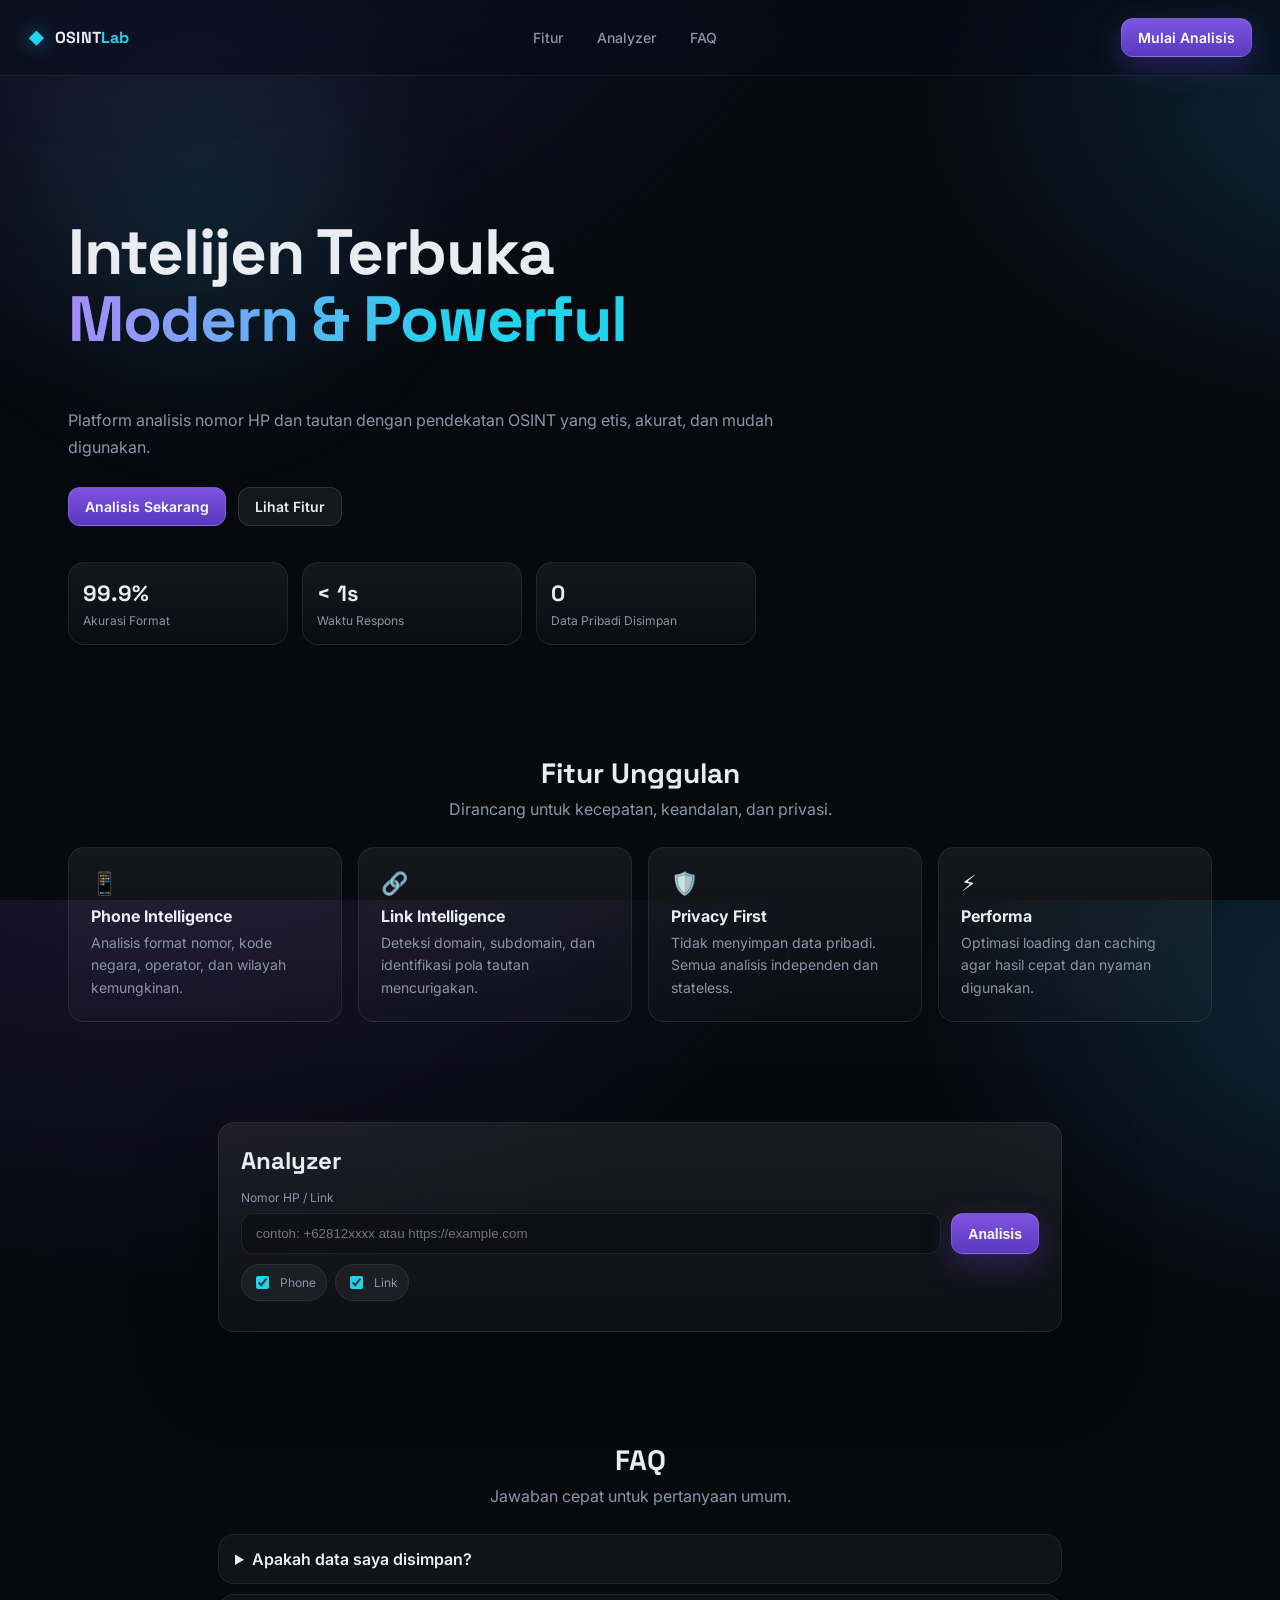
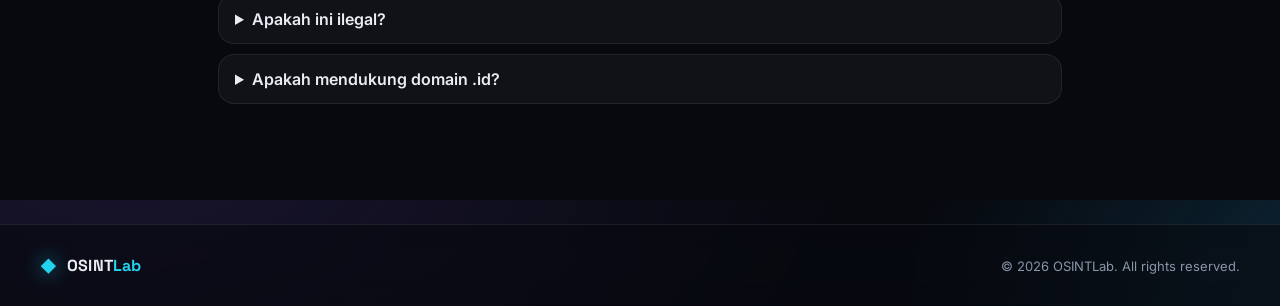
==== index.html @ 3d9d72dd "Initial website: OSINT Phone & Link Analyzer" ====
<!DOCTYPE html>
<html lang="id">
<head>
<meta charset="UTF-8">
<meta name="viewport" content="width=device-width, initial-scale=1.0">
<title>OSINT Intelligence — Phone & Link Analyzer</title>
<link rel="preconnect" href="https://fonts.googleapis.com">
<link href="https://fonts.googleapis.com/css2?family=Inter:wght@400;500;600;700&family=Space+Grotesk:wght@500;700&display=swap" rel="stylesheet">
<link rel="stylesheet" href="assets/styles.css">
</head>
<body>
<canvas id="noise"></canvas>
<div class="aura"></div>

<header class="topbar">
  <div class="brand">
    <span class="brand-mark">◆</span>
    <span class="brand-text">OSINT<span class="accent">Lab</span></span>
  </div>
  <nav class="nav">
    <a class="nav-link" href="#features">Fitur</a>
    <a class="nav-link" href="#analyzer">Analyzer</a>
    <a class="nav-link" href="#faq">FAQ</a>
  </nav>
  <a class="btn primary" href="#analyzer">Mulai Analisis</a>
</header>

<main>
  <section class="hero">
    <div class="hero-content">
      <h1 class="hero-title">
        Intelijen Terbuka<br>
        <span class="gradient-text">Modern & Powerful</span>
      </h1>
      <p class="hero-desc">
        Platform analisis nomor HP dan tautan dengan pendekatan OSINT yang etis,
        akurat, dan mudah digunakan.
      </p>
      <div class="hero-actions">
        <a class="btn primary glow" href="#analyzer">Analisis Sekarang</a>
        <a class="btn secondary" href="#features">Lihat Fitur</a>
      </div>
      <div class="stats">
        <div class="stat">
          <div class="stat-num">99.9%</div>
          <div class="stat-label">Akurasi Format</div>
        </div>
        <div class="stat">
          <div class="stat-num">< 1s</div>
          <div class="stat-label">Waktu Respons</div>
        </div>
        <div class="stat">
          <div class="stat-num">0</div>
          <div class="stat-label">Data Pribadi Disimpan</div>
        </div>
      </div>
    </div>
  </section>

  <section id="features" class="features">
    <div class="section-head">
      <h2>Fitur Unggulan</h2>
      <p>Dirancang untuk kecepatan, keandalan, dan privasi.</p>
    </div>
    <div class="cards">
      <article class="card">
        <div class="icon">📱</div>
        <h3>Phone Intelligence</h3>
        <p>Analisis format nomor, kode negara, operator, dan wilayah kemungkinan.</p>
      </article>
      <article class="card">
        <div class="icon">🔗</div>
        <h3>Link Intelligence</h3>
        <p>Deteksi domain, subdomain, dan identifikasi pola tautan mencurigakan.</p>
      </article>
      <article class="card">
        <div class="icon">🛡️</div>
        <h3>Privacy First</h3>
        <p>Tidak menyimpan data pribadi. Semua analisis independen dan stateless.</p>
      </article>
      <article class="card">
        <div class="icon">⚡</div>
        <h3>Performa</h3>
        <p>Optimasi loading dan caching agar hasil cepat dan nyaman digunakan.</p>
      </article>
    </div>
  </section>

  <section id="analyzer" class="analyzer">
    <div class="panel">
      <h2>Analyzer</h2>
      <form id="analyzeForm" autocomplete="off">
        <label for="input">Nomor HP / Link</label>
        <div class="input-row">
          <input id="input" type="text" placeholder="contoh: +62812xxxx atau https://example.com" required>
          <button class="btn primary" type="submit">Analisis</button>
        </div>
        <div class="options">
          <label class="chip">
            <input type="checkbox" name="phone" checked> Phone
          </label>
          <label class="chip">
            <input type="checkbox" name="link" checked> Link
          </label>
        </div>
      </form>
      <div id="result" class="result" hidden>
        <div class="result-header">
          <div class="result-title">Hasil Analisis</div>
          <div class="result-meta"></div>
        </div>
        <pre class="result-body" id="resultBody"></pre>
      </div>
    </div>
  </section>

  <section id="faq" class="faq">
    <div class="section-head">
      <h2>FAQ</h2>
      <p>Jawaban cepat untuk pertanyaan umum.</p>
    </div>
    <details class="faq-item">
      <summary>Apakah data saya disimpan?</summary>
      <p>Tidak. Kami tidak menyimpan input atau hasil analisis di server.</p>
    </details>
    <details class="faq-item">
      <summary>Apakah ini ilegal?</summary>
      <p>Tidak, selama Anda hanya menganalisis data yang usted Miliki hak akses atau bersifat publik.</p>
    </details>
    <details class="faq-item">
      <summary>Apakah mendukung domain .id?</summary>
      <p>Ya, dukungan untukTLD umum dan kode negaraInternational.</p>
    </details>
  </section>
</main>

<footer class="footer">
  <div class="footer-inner">
    <div class="brand">
      <span class="brand-mark">◆</span>
      <span class="brand-text">OSINT<span class="accent">Lab</span></span>
    </div>
    <div class="copy">© <span id="year"></span> OSINTLab. All rights reserved.</div>
  </div>
</footer>

<script src="assets/app.js"></script>
</body>
</html>
---- assets/styles.css ----
:root {
  --bg: #07090f;
  --panel: rgba(255,255,255,0.04);
  --border: rgba(255,255,255,0.08);
  --text: #e9ecf1;
  --muted: #8b95a8;
  --accent: #8b5cf6;
  --accent2: #22d3ee;
  --glow: rgba(139,92,246,0.35);
  --radius: 16px;
}

* { box-sizing: border-box; }
html, body { height: 100%; }
body {
  margin: 0;
  font-family: Inter, ui-sans-serif, system-ui, -apple-system, Segoe UI, Roboto, Helvetica, Arial, sans-serif;
  background: radial-gradient(1200px 800px at 10% -10%, #1a1530 0%, transparent 60%),
              radial-gradient(900px 600px at 110% 10%, #0c2a3a 0%, transparent 55%),
              var(--bg);
  color: var(--text);
  overflow-x: hidden;
}

#noise {
  position: fixed; inset: 0; width: 100%; height: 100%;
  opacity: .15; pointer-events: none; z-index: 0;
}
.aura {
  position: fixed; width: 600px; height: 600px; border-radius: 50%;
  background: radial-gradient(circle, rgba(34,211,238,.12), transparent 60%);
  filter: blur(40px); left: -100px; top: -100px; z-index: 0;
  animation: drift 18s ease-in-out infinite alternate;
}
@keyframes drift {
  from { transform: translate3d(0,0,0) scale(1); }
  to   { transform: translate3d(60px, 40px,0) scale(1.15); }
}

.topbar, main, .footer-inner { position: relative; z-index: 1; }

.topbar {
  display: flex; align-items: center; justify-content: space-between; gap: 16px;
  padding: 18px 28px; backdrop-filter: blur(18px) saturate(140%);
  background: rgba(10,12,20,0.55);
  border-bottom: 1px solid var(--border); position: sticky; top: 0;
}
.brand { display: inline-flex; align-items: center; gap: 10px; }
.brand-mark { color: var(--accent2); text-shadow: 0 0 20px rgba(34,211,238,.7); }
.brand-text { font-family: 'Space Grotesk', Inter, sans-serif; font-weight: 700; letter-spacing: .2px; }
.accent { color: var(--accent2); }
.nav { display: flex; gap: 14px; }
.nav-link {
  color: var(--muted); text-decoration: none; font-weight: 500; font-size: 14px;
  padding: 8px 10px; border-radius: 10px; transition: .2s ease;
}
.nav-link:hover { color: #fff; background: rgba(255,255,255,0.06); }
.btn {
  display: inline-flex; align-items: center; gap: 8px;
  padding: 10px 16px; border-radius: 12px; font-weight: 600; font-size: 14px;
  border: 1px solid transparent; cursor: pointer; text-decoration: none;
  transition: transform .08s ease, box-shadow .2s ease, background .2s ease, border-color .2s ease;
}
.btn:active { transform: translateY(1px); }
.btn.primary {
  background: linear-gradient(180deg, rgba(139,92,246,0.9), rgba(99,62,212,0.9));
  color: white; border-color: rgba(255,255,255,0.15);
  box-shadow: 0 10px 30px rgba(99,62,212,.35);
}
.btn.primary:hover { box-shadow: 0 14px 40px rgba(99,62,212,.5); }
.btn.glow { box-shadow: 0 0 0 8px rgba(139,92,246,0.0); }
.btn.glow:hover { box-shadow: 0 0 0 10px rgba(139,92,246,0.18); }
.btn.secondary {
  background: rgba(255,255,255,0.06); color: #e9ecf1; border-color: rgba(255,255,255,0.12);
}

.hero { padding: 90px 28px 70px; max-width: 1200px; margin: 0 auto; }
.hero-title {
  font-family: 'Space Grotesk', Inter, sans-serif; font-size: clamp(36px, 5vw, 64px);
  line-height: 1.05; letter-spacing: -0.02em; font-weight: 700;
}
.gradient-text {
  background: linear-gradient(90deg, #a78bfa, #22d3ee 70%);
  -webkit-background-clip: text; background-clip: text; color: transparent;
}
.hero-desc { color: var(--muted); max-width: 760px; margin-top: 16px; font-size: 16px; line-height: 1.7; }
.hero-actions { margin-top: 26px; display: flex; gap: 12px; flex-wrap: wrap; }
.stats { margin-top: 36px; display: grid; grid-template-columns: repeat(3, minmax(140px, 220px)); gap: 14px; }
.stat {
  padding: 16px 14px; border-radius: var(--radius);
  background: linear-gradient(180deg, rgba(255,255,255,0.06), rgba(255,255,255,0.02));
  border: 1px solid var(--border);
}
.stat-num { font-weight: 700; font-family: 'Space Grotesk', Inter, sans-serif; font-size: 22px; }
.stat-label { color: var(--muted); font-size: 12px; margin-top: 6px; }

.section-head { text-align: center; margin-bottom: 28px; }
.section-head h2 { font-family: 'Space Grotesk', Inter, sans-serif; font-size: 28px; margin: 0 0 8px; }
.section-head p { color: var(--muted); margin: 0; }

.features { padding: 40px 28px; max-width: 1200px; margin: 0 auto; }
.cards { display: grid; grid-template-columns: repeat(4, minmax(240px, 1fr)); gap: 16px; }
.card {
  padding: 22px; border-radius: var(--radius);
  background: linear-gradient(180deg, rgba(255,255,255,0.06), rgba(255,255,255,0.02));
  border: 1px solid var(--border); transition: transform .2s ease, border-color .2s ease, box-shadow .2s ease;
}
.card:hover { transform: translateY(-4px); border-color: rgba(255,255,255,0.18); box-shadow: 0 20px 50px rgba(0,0,0,.35); }
.card .icon { font-size: 22px; margin-bottom: 10px; }
.card h3 { margin: 0 0 6px; font-size: 16px; }
.card p { margin: 0; color: var(--muted); font-size: 14px; line-height: 1.6; }

.analyzer { padding: 60px 28px; max-width: 900px; margin: 0 auto; }
.panel {
  padding: 22px; border-radius: var(--radius);
  background: linear-gradient(180deg, rgba(255,255,255,0.07), rgba(255,255,255,0.03));
  border: 1px solid var(--border);
  box-shadow: 0 30px 80px rgba(0,0,0,.35);
}
.panel h2 { margin: 0 0 14px; font-family: 'Space Grotesk', Inter, sans-serif; }
form label { display: block; font-size: 12px; color: var(--muted); margin-bottom: 8px; }
.input-row { display: flex; gap: 10px; }
input[type="text"] {
  flex: 1; padding: 12px 14px; border-radius: 12px; color: #fff;
  background: rgba(0,0,0,0.25); border: 1px solid var(--border); outline: none;
}
input[type="text"]:focus { border-color: rgba(139,92,246,0.7); box-shadow: 0 0 0 6px rgba(139,92,246,0.12); }
.options { margin-top: 10px; display: flex; gap: 8px; }
.chip {
  display: inline-flex; align-items: center; gap: 8px; padding: 8px 10px;
  border-radius: 999px; background: rgba(255,255,255,0.05); border: 1px solid var(--border);
  font-size: 12px; color: var(--muted); cursor: pointer;
}
.chip input { accent-color: var(--accent2); }

.result { margin-top: 18px; }
.result-header { display: flex; align-items: center; justify-content: space-between; gap: 10px; }
.result-title { font-weight: 600; font-size: 14px; }
.result-meta { color: var(--muted); font-size: 12px; }
.result-body {
  margin-top: 10px; padding: 14px; border-radius: 12px;
  background: rgba(0,0,0,0.25); border: 1px solid var(--border);
  font-family: ui-monospace, SFMono-Regular, Menlo, Monaco, Consolas, monospace;
  font-size: 13px; line-height: 1.6; white-space: pre-wrap; color: #cfd6e4;
}

.faq { padding: 50px 28px; max-width: 900px; margin: 0 auto; }
.faq-item {
  padding: 14px 16px; border-radius: var(--radius);
  background: rgba(255,255,255,0.04); border: 1px solid var(--border);
  margin-bottom: 10px; cursor: default;
}
.faq-item summary { font-weight: 600; }
.faq-item p { color: var(--muted); margin-top: 8px; }

.footer {
  margin-top: 60px; padding: 30px 28px; border-top: 1px solid var(--border);
  background: rgba(7,9,15,0.6); backdrop-filter: blur(14px);
}
.footer-inner { max-width: 1200px; margin: 0 auto; display: flex; align-items: center; justify-content: space-between; gap: 10px; }
.copy { color: var(--muted); font-size: 13px; }

@media (max-width: 820px) {
  .cards { grid-template-columns: 1fr 1fr; }
  .stats { grid-template-columns: 1fr 1fr 1fr; }
  .nav { display: none; }
}
@media (max-width: 520px) {
  .cards { grid-template-columns: 1fr; }
  .input-row { flex-direction: column; }
}
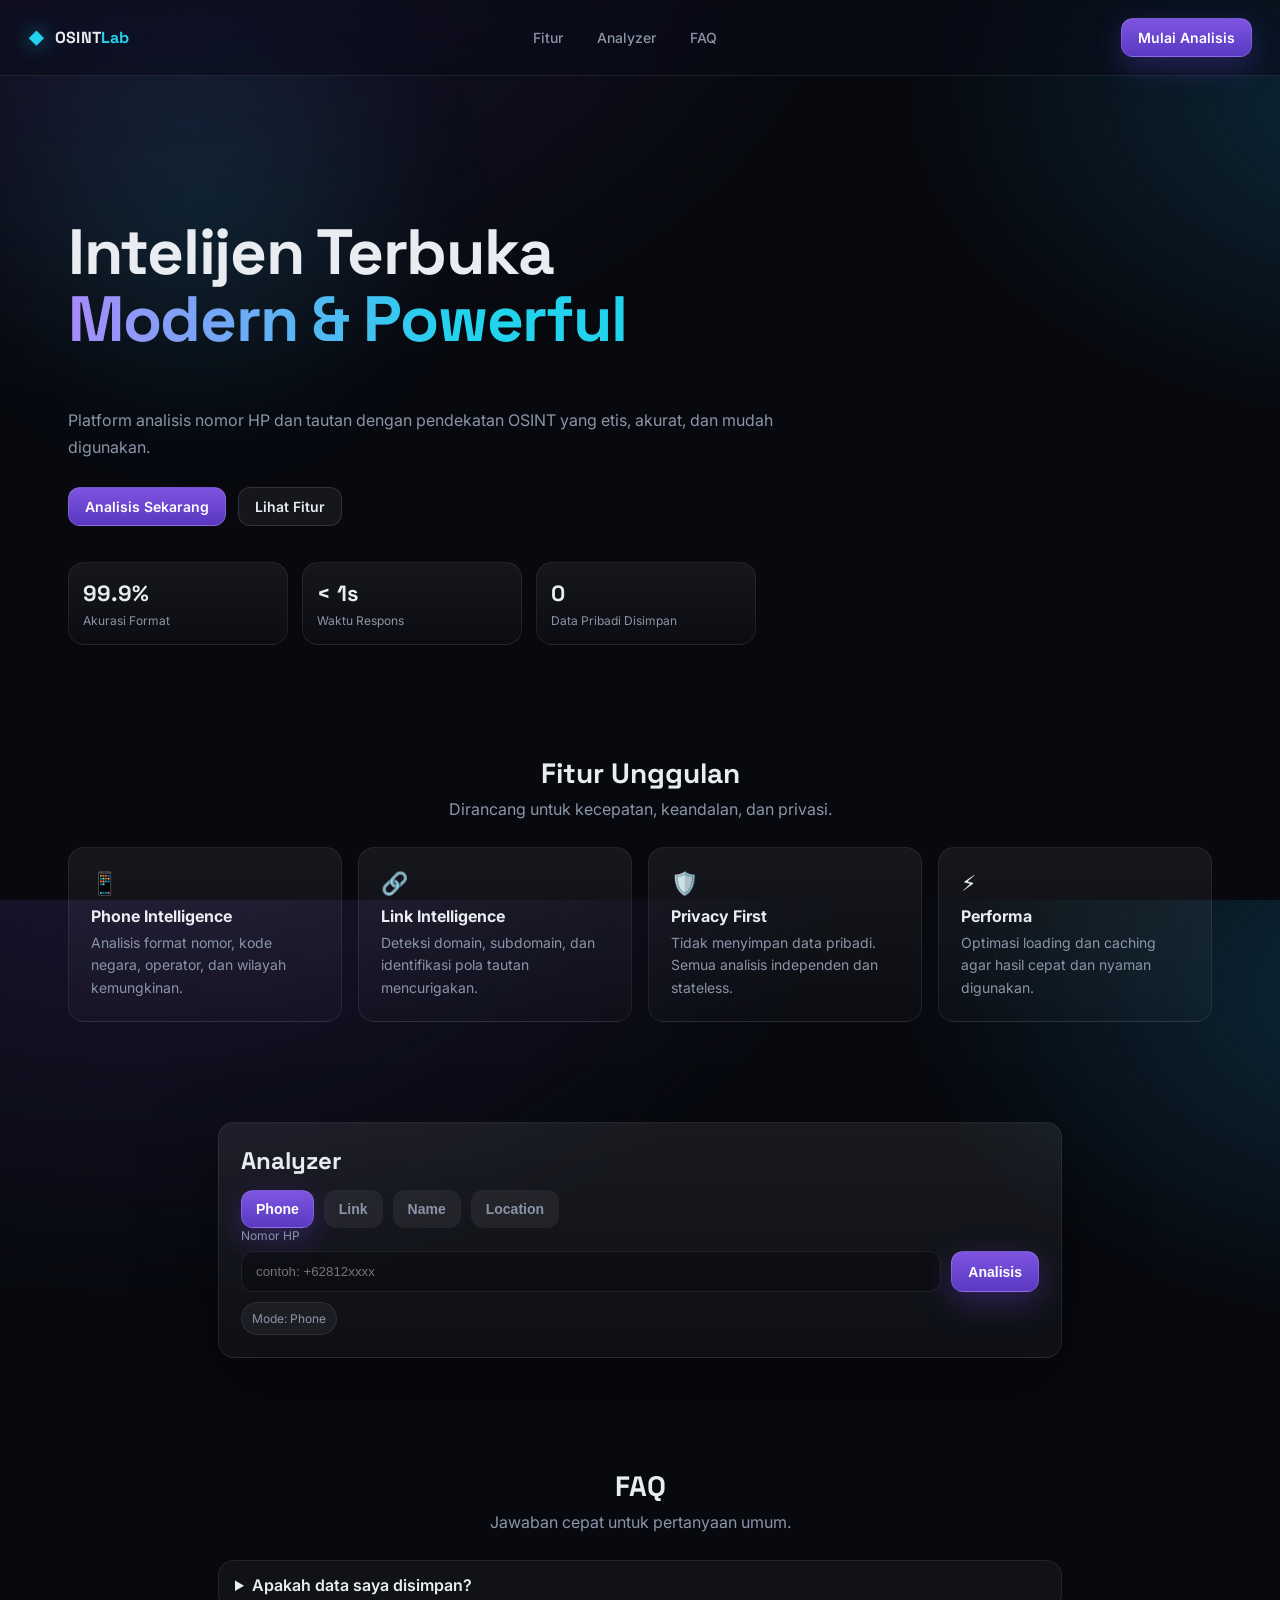
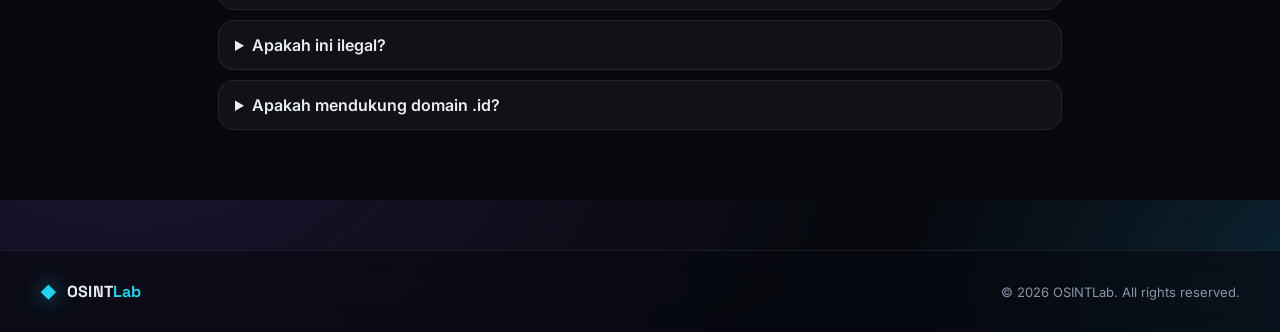
==== commit 7ecf3e1f: "feat: add name/location analysis modes to analyzer" ====
--- a/index.html
+++ b/index.html
@@ -90,18 +90,19 @@
     <div class="panel">
       <h2>Analyzer</h2>
       <form id="analyzeForm" autocomplete="off">
-        <label for="input">Nomor HP / Link</label>
+        <div class="tabs" role="tablist" aria-label="Jenis analisis">
+          <button class="tab active" data-mode="phone" type="button">Phone</button>
+          <button class="tab" data-mode="link" type="button">Link</button>
+          <button class="tab" data-mode="name" type="button">Name</button>
+          <button class="tab" data-mode="location" type="button">Location</button>
+        </div>
+        <label for="input" id="inputLabel">Nomor HP</label>
         <div class="input-row">
-          <input id="input" type="text" placeholder="contoh: +62812xxxx atau https://example.com" required>
+          <input id="input" type="text" placeholder="contoh: +62812xxxx" required>
           <button class="btn primary" type="submit">Analisis</button>
         </div>
         <div class="options">
-          <label class="chip">
-            <input type="checkbox" name="phone" checked> Phone
-          </label>
-          <label class="chip">
-            <input type="checkbox" name="link" checked> Link
-          </label>
+          <span class="chip muted" id="modeHint">Mode: Phone</span>
         </div>
       </form>
       <div id="result" class="result" hidden>
--- a/assets/styles.css
+++ b/assets/styles.css
@@ -131,7 +131,20 @@
   border-radius: 999px; background: rgba(255,255,255,0.05); border: 1px solid var(--border);
   font-size: 12px; color: var(--muted); cursor: pointer;
 }
+.chip.muted { cursor: default; }
 .chip input { accent-color: var(--accent2); }
+
+.tabs { display: flex; gap: 10px; flex-wrap: wrap; }
+.tab {
+  padding: 10px 14px; border-radius: 12px; font-weight: 600; font-size: 14px;
+  background: rgba(255,255,255,0.06); color: var(--muted);
+  border: 1px solid transparent; cursor: pointer;
+}
+.tab.active {
+  background: linear-gradient(180deg, rgba(139,92,246,0.9), rgba(99,62,212,0.9));
+  color: #fff; border-color: rgba(255,255,255,0.15);
+  box-shadow: 0 10px 30px rgba(99,62,212,.35);
+}
 
 .result { margin-top: 18px; }
 .result-header { display: flex; align-items: center; justify-content: space-between; gap: 10px; }
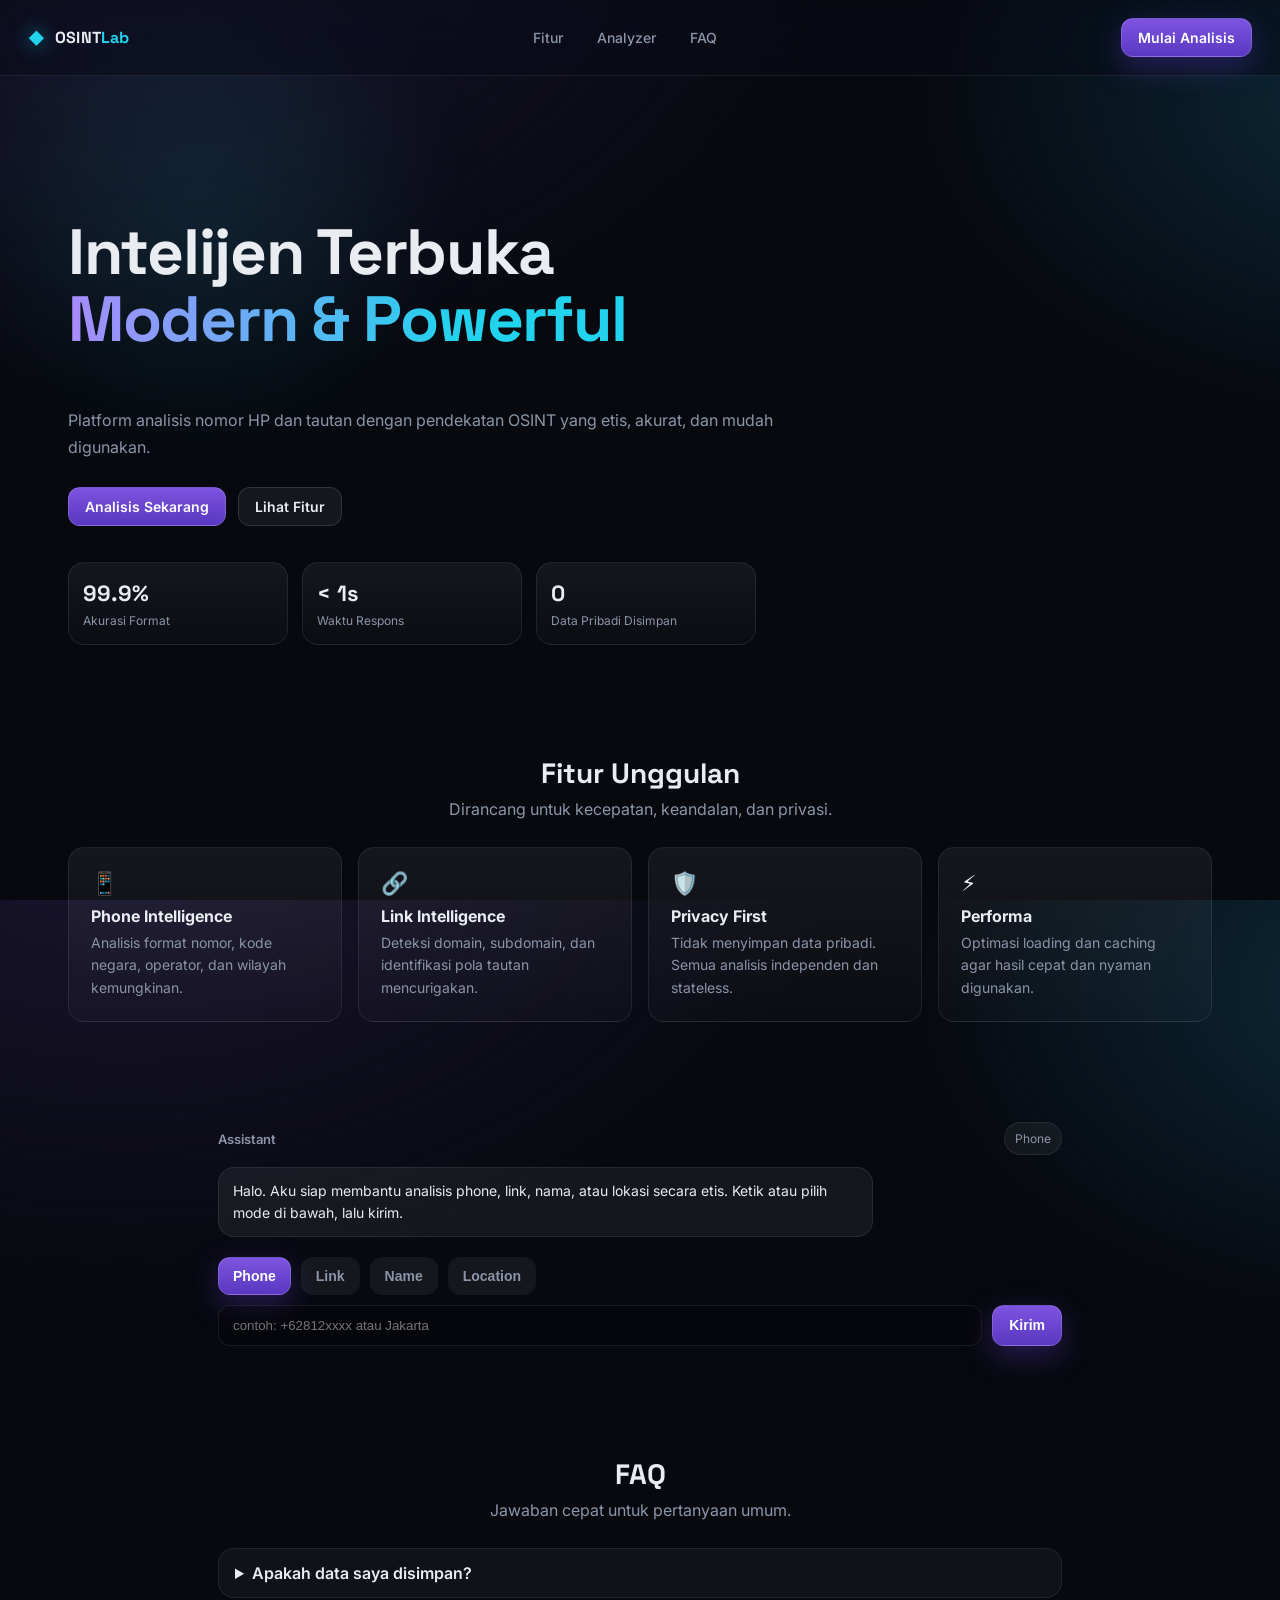
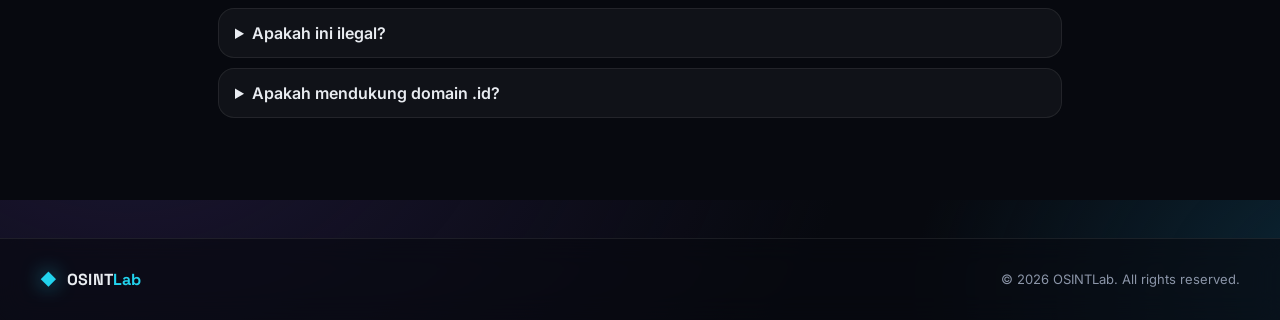
==== commit 146f4b66: "feat: convert analyzer to chat UI" ====
--- a/index.html
+++ b/index.html
@@ -87,31 +87,32 @@
   </section>
 
   <section id="analyzer" class="analyzer">
-    <div class="panel">
-      <h2>Analyzer</h2>
-      <form id="analyzeForm" autocomplete="off">
-        <div class="tabs" role="tablist" aria-label="Jenis analisis">
+    <div class="chat-wrap">
+      <div class="chat-header">
+        <span class="chat-status">Assistant</span>
+        <span class="chip muted" id="modeHint">Phone</span>
+      </div>
+
+      <div class="chat-history" id="chatHistory">
+        <div class="msg bot">
+          <div class="bubble">Halo. Aku siap membantu analisis phone, link, nama, atau lokasi secara etis.
+          Ketik atau pilih mode di bawah, lalu kirim.</div>
+        </div>
+      </div>
+
+      <form id="chatForm" class="chat-input-row" autocomplete="off">
+        <div class="chat-tabs" role="tablist" aria-label="Jenis analisis">
           <button class="tab active" data-mode="phone" type="button">Phone</button>
           <button class="tab" data-mode="link" type="button">Link</button>
           <button class="tab" data-mode="name" type="button">Name</button>
           <button class="tab" data-mode="location" type="button">Location</button>
         </div>
-        <label for="input" id="inputLabel">Nomor HP</label>
+        <label for="input" class="sr-only" id="inputLabel">Nomor HP</label>
         <div class="input-row">
-          <input id="input" type="text" placeholder="contoh: +62812xxxx" required>
-          <button class="btn primary" type="submit">Analisis</button>
-        </div>
-        <div class="options">
-          <span class="chip muted" id="modeHint">Mode: Phone</span>
+          <input id="input" type="text" placeholder="contoh: +62812xxxx atau Jakarta" required>
+          <button class="btn primary" type="submit">Kirim</button>
         </div>
       </form>
-      <div id="result" class="result" hidden>
-        <div class="result-header">
-          <div class="result-title">Hasil Analisis</div>
-          <div class="result-meta"></div>
-        </div>
-        <pre class="result-body" id="resultBody"></pre>
-      </div>
     </div>
   </section>
 
--- a/assets/styles.css
+++ b/assets/styles.css
@@ -134,6 +134,27 @@
 .chip.muted { cursor: default; }
 .chip input { accent-color: var(--accent2); }
 
+.chat-wrap { display: flex; flex-direction: column; gap: 12px; }
+.chat-header { display: flex; align-items: center; justify-content: space-between; }
+.chat-status { font-weight: 600; font-size: 13px; color: var(--muted); }
+.chat-history { display: flex; flex-direction: column; gap: 10px; max-height: 420px; overflow: auto; padding-right: 4px; }
+.msg { display: flex; }
+.msg.user { justify-content: flex-end; }
+.msg.bot { justify-content: flex-start; }
+.bubble { max-width: 78%; padding: 12px 14px; border-radius: 16px; font-size: 14px; line-height: 1.55; border: 1px solid var(--border); }
+.msg.user .bubble { background: linear-gradient(180deg, rgba(139,92,246,0.85), rgba(99,62,212,0.95)); color: #fff; border-color: rgba(255,255,255,0.14); }
+.msg.bot .bubble { background: rgba(255,255,255,0.06); color: var(--text); }
+.chat-input-row { display: flex; flex-direction: column; gap: 10px; }
+.chat-tabs { display: flex; gap: 10px; flex-wrap: wrap; }
+.chat-input-row { padding-top: 8px; }
+.sr-only { position: absolute; width: 1px; height: 1px; padding: 0; margin: -1px; overflow: hidden; clip: rect(0,0,0,0); white-space: nowrap; border: 0; }
+
+.result { margin-top: 12px; }
+.result-wrap { display: flex; flex-direction: column; gap: 8px; }
+.result-line { white-space: pre-wrap; font-family: ui-monospace, SFMono-Regular, Menlo, Monaco, Consolas, monospace; font-size: 13px; line-height: 1.6; color: #cfd6e4; }
+.result-chip { display: inline-flex; padding: 5px 9px; border-radius: 10px; background: rgba(255,255,255,0.07); border: 1px solid var(--border); color: var(--text); font-size: 12px; }
+.result-chip.row { margin: 3px 4px 0 0; }
+
 .tabs { display: flex; gap: 10px; flex-wrap: wrap; }
 .tab {
   padding: 10px 14px; border-radius: 12px; font-weight: 600; font-size: 14px;
